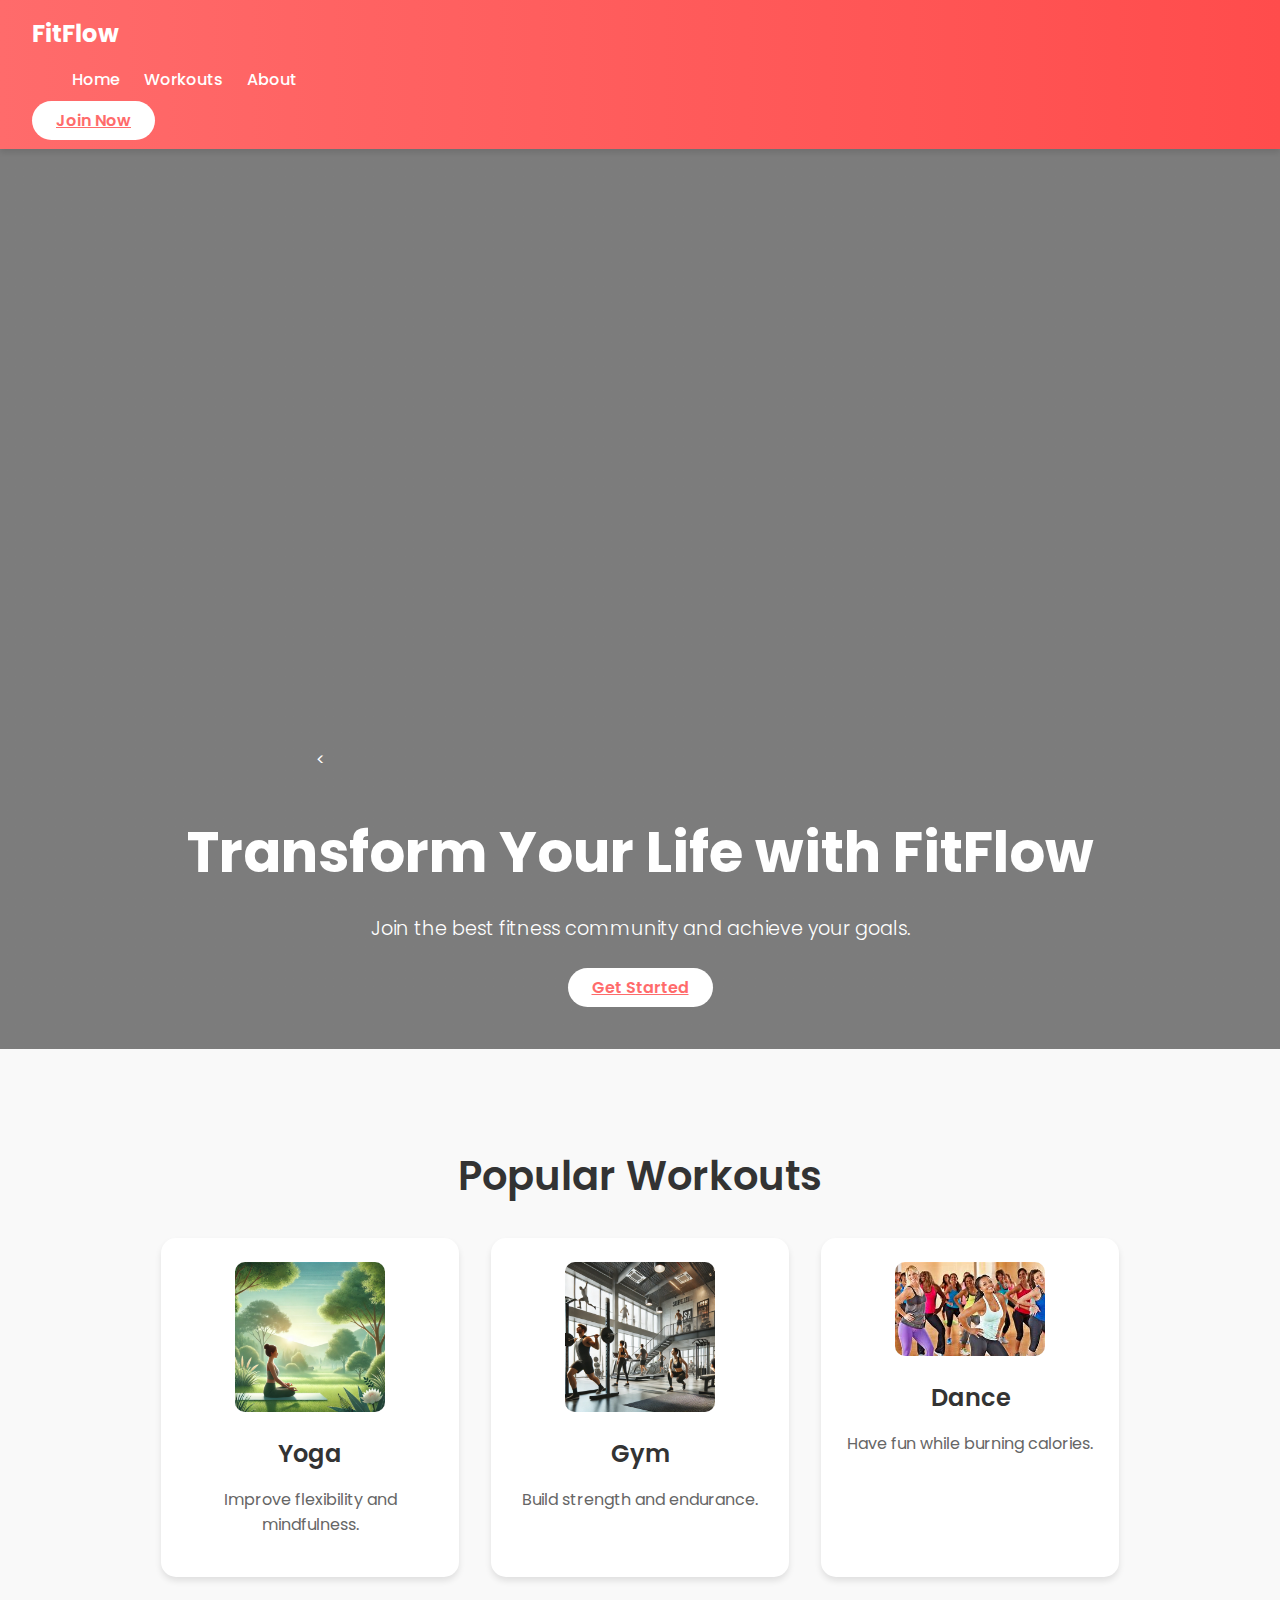
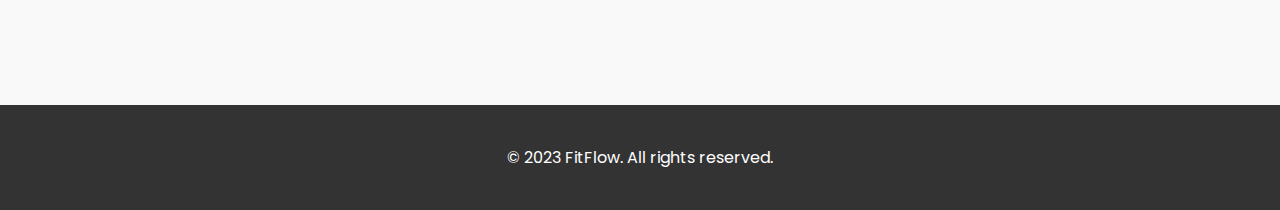
==== index.html @ c1d99956 "Update index.html" ====
<html lang="en">
<head>
  <meta charset="UTF-8">
  <meta name="viewport" content="width=device-width, initial-scale=1.0">
  <title>FitFlow</title>
  <link rel="stylesheet" href="styles.css">
  <link href="https://fonts.googleapis.com/css2?family=Poppins:wght@300;400;600;700&display=swap" rel="stylesheet">
</head>
<body>
  <header>
    <nav>
      <div class="logo">FitFlow</div>
      <ul class="nav-links">
        <li><a href="#home">Home</a></li>
        <li><a href="workouts.html">Workouts</a></li>
        <li><a href="#about">About</a></li>
      </ul>
      <a href="membership.html" class="cta-button">Join Now</a>
    </nav>
  </header>

  <section id="home" class="hero">
    <div class="hero-content">
      <<iframe title="vimeo-player" src="https://player.vimeo.com/video/1065376887?h=e64753e412" width="640" height="360" frameborder="0"    allowfullscreen></iframe>
      <h1>Transform Your Life with FitFlow</h1>
      <p>Join the best fitness community and achieve your goals.</p>
      <a href="membership.html" class="cta-button">Get Started</a>
    </div>
  </section>

  <section id="workouts" class="workouts">
    <h2>Popular Workouts</h2>
    <div class="workout-cards">
      <div class="card">
        <img src="yoga.webp" alt="Yoga">
        <h3>Yoga</h3>
        <p>Improve flexibility and mindfulness.</p>
      </div>
      <div class="card">
        <img src="gym.webp" alt="Gym">
        <h3>Gym</h3>
        <p>Build strength and endurance.</p>
      </div>
      <div class="card">
        <img src="dance.jpg" alt="Dance">
        <h3>Dance</h3>
        <p>Have fun while burning calories.</p>
      </div>
    </div>
  </section>

  <footer id="about">
    <p>&copy; 2023 FitFlow. All rights reserved.</p>
  </footer>

  <script src="script.js"></script>
</body>
</html>
---- styles.css ----
/* General Styles */
body {
    font-family: 'Poppins', sans-serif;
    margin: 0;
    padding: 0;
    box-sizing: border-box;
    background-color: #f9f9f9;
    color: #333;
  }
  
  header {
    background: linear-gradient(90deg, #ff6b6b, #ff4c4c);
    color: white;
    padding: 1rem 2rem;
    display: flex;
    justify-content: space-between;
    align-items: center;
    box-shadow: 0 4px 6px rgba(0, 0, 0, 0.1);
  }
  
  nav .logo {
    font-size: 1.5rem;
    font-weight: bold;
  }
  
  nav .nav-links {
    list-style: none;
    display: flex;
    gap: 1.5rem;
  }
  
  nav .nav-links a {
    color: white;
    text-decoration: none;
    font-weight: 500;
    transition: color 0.3s ease;
  }
  
  nav .nav-links a:hover {
    color: #ffdd59;
  }
  
  .cta-button {
    background-color: white;
    color: #ff6b6b;
    border: none;
    padding: 0.5rem 1.5rem;
    cursor: pointer;
    border-radius: 25px;
    font-weight: 600;
    transition: background-color 0.3s ease, color 0.3s ease;
  }
  
  .cta-button:hover {
    background-color: #ffdd59;
    color: #333;
  }
  
  /* Hero Section */
.hero {
  position: relative;
  background: linear-gradient(rgba(0, 0, 0, 0.5), rgba(0, 0, 0, 0.5));
  background-size: cover;
  background-position: center;
  color: white;
  text-align: center;
  overflow: hidden; /* Ensure the video doesn't overflow */
  height: 100%; /* Make the hero section full viewport height */
  display: flex;
  align-items: center;
  justify-content: center;
}

.hero video {
  position: absolute;
  top: 0;
  left: 0;
  width: 100%;
  height: 100%;
  object-fit: cover; /* Ensures the video covers the entire hero section */
  z-index: -1; /* Places the video behind the content */
}

.hero-content {
  position: absolute;
  padding-top: 40%;
  z-index: 1; /* Ensures the content is above the video */
  height: 100%;
  width: 100%;
}

.hero h1 {
  font-size: 3.5rem;
  margin-bottom: 1rem;
  font-weight: 700;
}

.hero p {
  font-size: 1.2rem;
  margin-bottom: 2rem;
  font-weight: 300;
}
  
  /* Workouts Section */
  .workouts, .live-classes {
    padding: 4rem 2rem;
    text-align: center;
  }
  
  .workouts h2, .live-classes h2 {
    font-size: 2.5rem;
    margin-bottom: 2rem;
    font-weight: 600;
  }
  
  .workout-cards, .live-class-cards {
    display: flex;
    justify-content: center;
    gap: 2rem;
    flex-wrap: wrap;
  }
  
  .card {
    background-color: white;
    padding: 1.5rem;
    border-radius: 15px;
    width: 250px;
    text-align: center;
    box-shadow: 0 4px 6px rgba(0, 0, 0, 0.1);
    transition: transform 0.3s ease, box-shadow 0.3s ease;
    overflow: hidden;
  }
  
  .card:hover {
    transform: translateY(-10px);
    box-shadow: 0 8px 12px rgba(0, 0, 0, 0.2);
  }
  
  .card img {
    border-radius: 10px;
    height: auto;
    width: 150px; 
    z-index: -1;
  }
  
  .card h3 {
    font-size: 1.5rem;
    margin-bottom: 0.5rem;
    font-weight: 600;
    z-index: 0;
  }
  
  .card p {
    font-size: 1rem;
    color: #666;
    z-index: 0;
  }
  
  /* Footer */
  footer {
    background-color: #333;
    color: white;
    text-align: center;
    padding: 1.5rem;
    margin-top: 4rem;
  }
  /* Membership Section */
.membership {
    padding: 4rem 2rem;
    text-align: center;
  }
  
  .membership h2 {
    font-size: 2.5rem;
    margin-bottom: 2rem;
    font-weight: 600;
  }
  
  .membership-cards {
    display: flex;
    justify-content: center;
    gap: 2rem;
    flex-wrap: wrap;
  }
  
  .membership .card {
    background-color: white;
    padding: 2rem;
    border-radius: 15px;
    width: 300px;
    text-align: center;
    box-shadow: 0 4px 6px rgba(0, 0, 0, 0.1);
    transition: transform 0.3s ease, box-shadow 0.3s ease;
  }
  
  .membership .card:hover {
    transform: translateY(-10px);
    box-shadow: 0 8px 12px rgba(0, 0, 0, 0.2);
  }
  
  .membership .card h3 {
    font-size: 1.75rem;
    margin-bottom: 1rem;
    font-weight: 600;
  }
  
  .membership .card .price {
    font-size: 1.5rem;
    color: #ff6b6b;
    margin-bottom: 1.5rem;
    font-weight: 700;
  }
  
  .membership .card ul {
    list-style: none;
    padding: 0;
    margin-bottom: 2rem;
  }
  
  .membership .card ul li {
    font-size: 1rem;
    color: #666;
    margin-bottom: 0.5rem;
  }
  
  .membership .card .cta-button {
    background-color: #ff6b6b;
    color: white;
    border: none;
    padding: 0.75rem 1.5rem;
    cursor: pointer;
    border-radius: 25px;
    font-weight: 600;
    transition: background-color 0.3s ease, color 0.3s ease;
  }
  
  .membership .card .cta-button:hover {
    background-color: #ff4c4c;
  }
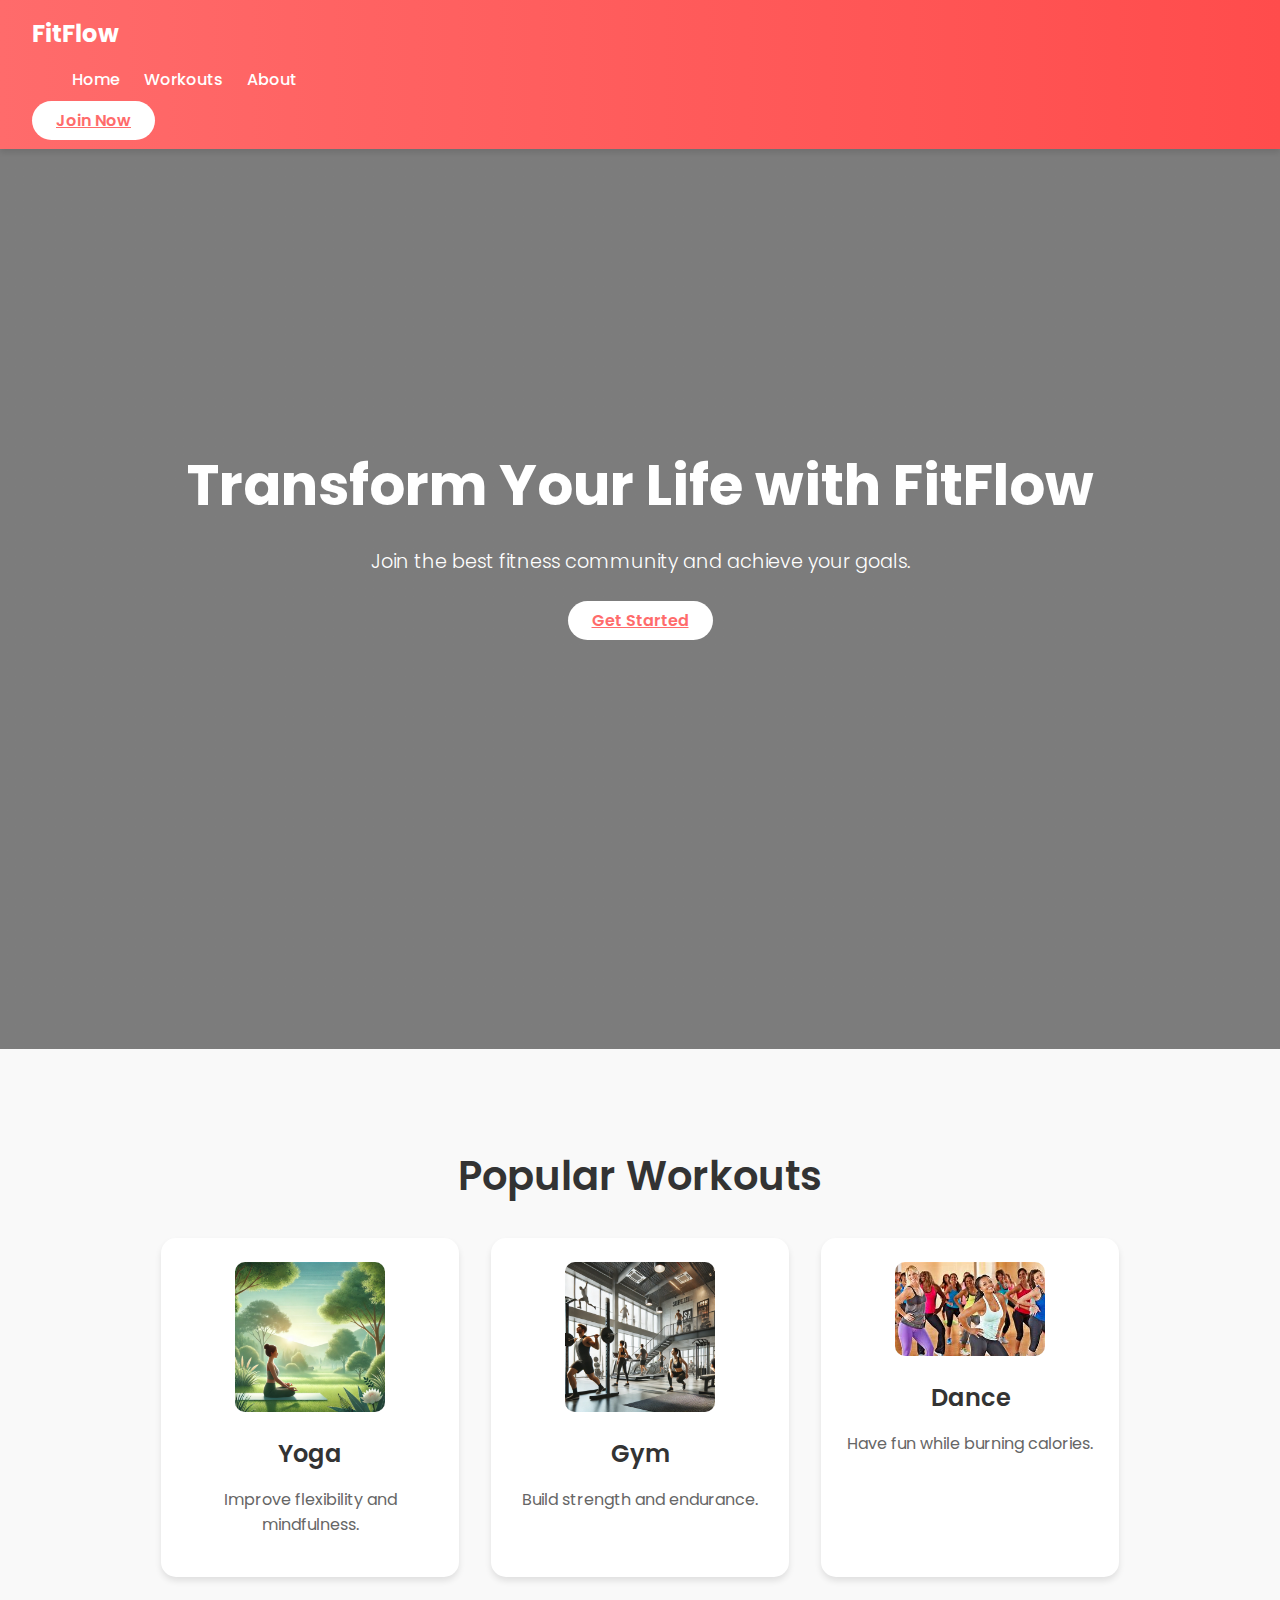
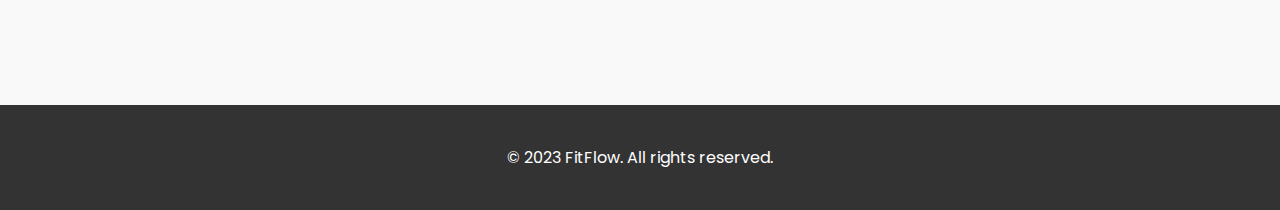
==== commit 0bb3d191: "Update index.html" ====
--- a/index.html
+++ b/index.html
@@ -21,7 +21,8 @@
 
   <section id="home" class="hero">
     <div class="hero-content">
-      <<iframe title="vimeo-player" src="https://player.vimeo.com/video/1065376887?h=e64753e412" width="640" height="360" frameborder="0"    allowfullscreen></iframe>
+
+      <video autoplay muted loop src="https://vimeo.com/1065376887/e64753e412"></video>
       <h1>Transform Your Life with FitFlow</h1>
       <p>Join the best fitness community and achieve your goals.</p>
       <a href="membership.html" class="cta-button">Get Started</a>
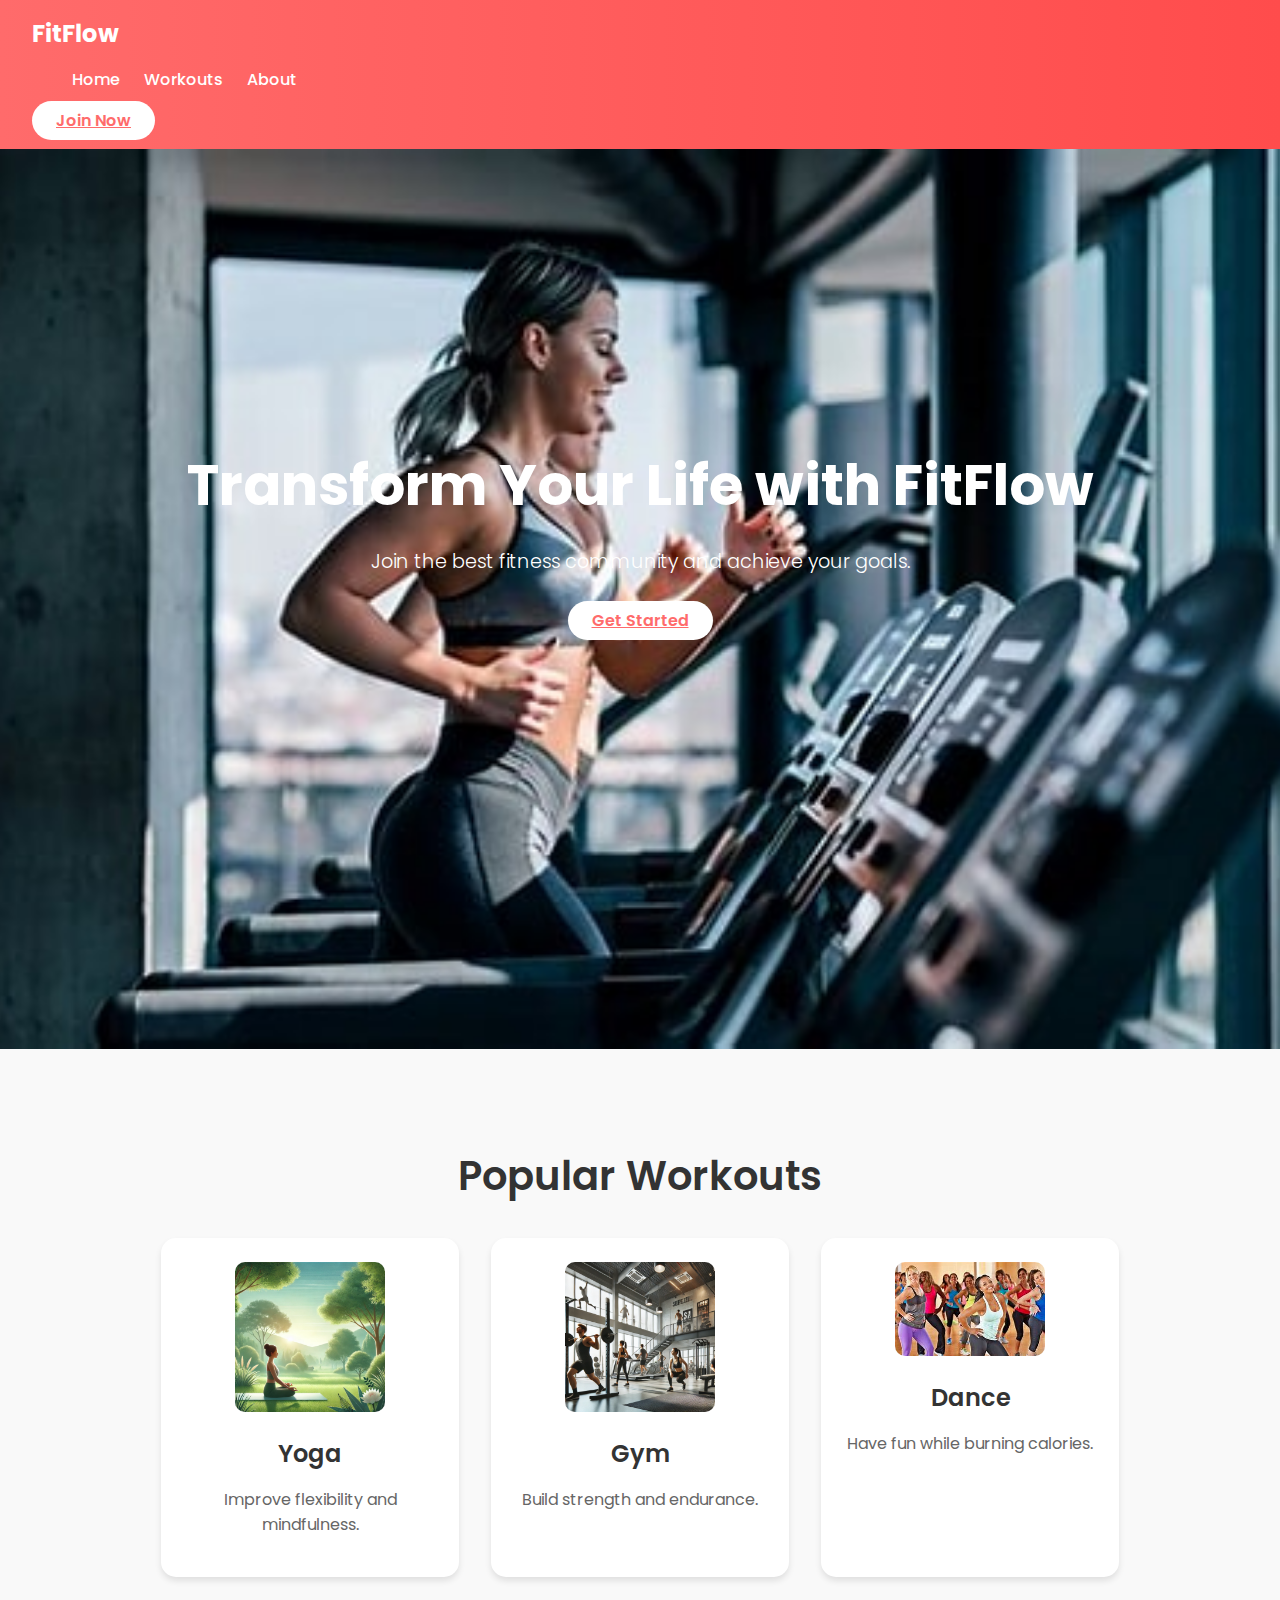
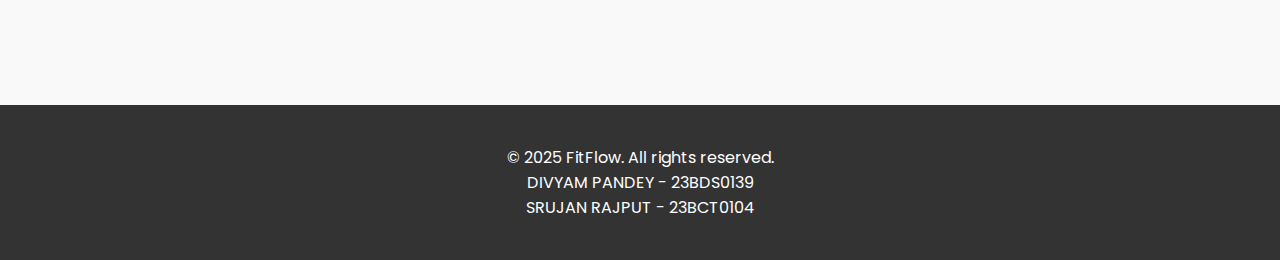
==== commit b053d112: "Update index.html" ====
--- a/index.html
+++ b/index.html
@@ -21,8 +21,7 @@
 
   <section id="home" class="hero">
     <div class="hero-content">
-
-      <video autoplay muted loop src="https://vimeo.com/1065376887/e64753e412"></video>
+      <video autoplay muted loop src="hero.mp4" ></video>
       <h1>Transform Your Life with FitFlow</h1>
       <p>Join the best fitness community and achieve your goals.</p>
       <a href="membership.html" class="cta-button">Get Started</a>
@@ -51,7 +50,7 @@
   </section>
 
   <footer id="about">
-    <p>&copy; 2023 FitFlow. All rights reserved.</p>
+    <p>&copy; 2025 FitFlow. All rights reserved. <br>DIVYAM PANDEY - 23BDS0139<br>SRUJAN RAJPUT - 23BCT0104</p>
   </footer>
 
   <script src="script.js"></script>
--- a/styles.css
+++ b/styles.css
@@ -59,7 +59,7 @@
   /* Hero Section */
 .hero {
   position: relative;
-  background: linear-gradient(rgba(0, 0, 0, 0.5), rgba(0, 0, 0, 0.5));
+  background: url(th.jpg);
   background-size: cover;
   background-position: center;
   color: white;
@@ -236,4 +236,4 @@
   
   .membership .card .cta-button:hover {
     background-color: #ff4c4c;
-  }+  }
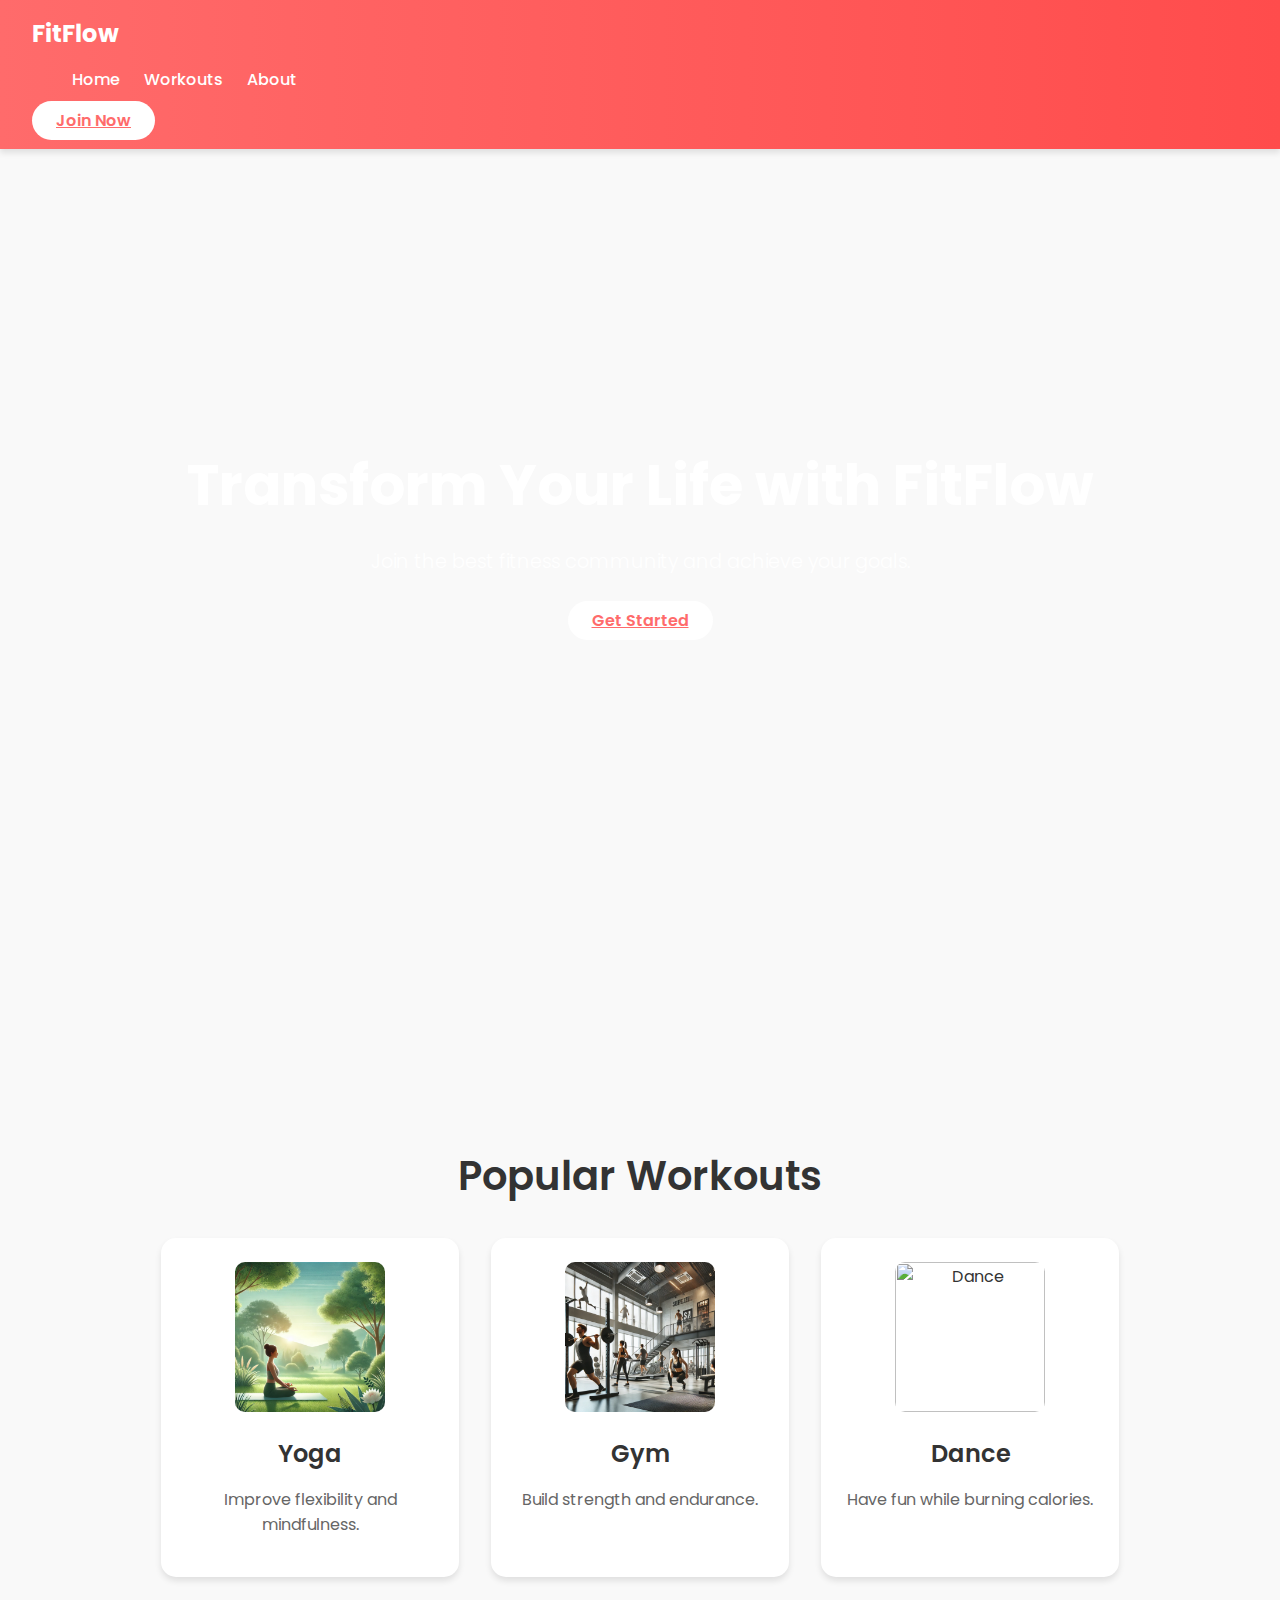
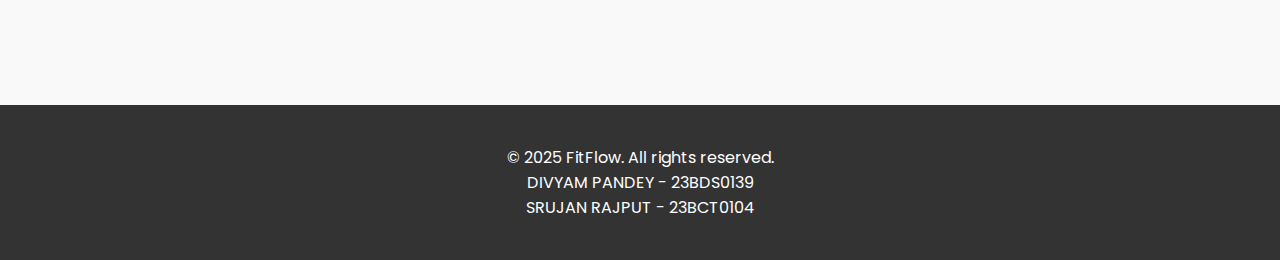
==== commit 7ba2a88b: "abcd" ====
--- a/index.html
+++ b/index.html
@@ -21,7 +21,7 @@
 
   <section id="home" class="hero">
     <div class="hero-content">
-      <video autoplay muted loop src="hero.mp4" ></video>
+      <video autoplay muted loop src="media/hero.mp4" ></video>
       <h1>Transform Your Life with FitFlow</h1>
       <p>Join the best fitness community and achieve your goals.</p>
       <a href="membership.html" class="cta-button">Get Started</a>
@@ -32,17 +32,17 @@
     <h2>Popular Workouts</h2>
     <div class="workout-cards">
       <div class="card">
-        <img src="yoga.webp" alt="Yoga">
+        <img src="media/yoga.webp" alt="Yoga">
         <h3>Yoga</h3>
         <p>Improve flexibility and mindfulness.</p>
       </div>
       <div class="card">
-        <img src="gym.webp" alt="Gym">
+        <img src="media/gym.webp" alt="Gym">
         <h3>Gym</h3>
         <p>Build strength and endurance.</p>
       </div>
       <div class="card">
-        <img src="dance.jpg" alt="Dance">
+        <img src="meida/dance.jpg" alt="Dance">
         <h3>Dance</h3>
         <p>Have fun while burning calories.</p>
       </div>
--- a/styles.css
+++ b/styles.css
@@ -59,7 +59,7 @@
   /* Hero Section */
 .hero {
   position: relative;
-  background: url(th.jpg);
+  background: linear-gradient(rgba(0, 0, 0, 0.5), rgba(0, 0, 0, 0.5)) url(th.jpg);
   background-size: cover;
   background-position: center;
   color: white;
@@ -237,3 +237,260 @@
   .membership .card .cta-button:hover {
     background-color: #ff4c4c;
   }
+
+  /* Gym Workouts Section */
+.gym-workouts {
+  padding: 2rem;
+}
+
+.exercise-category {
+  margin-bottom: 3rem;
+}
+
+.exercise-category h2 {
+  font-size: 2rem;
+  margin-bottom: 1.5rem;
+  color: #ff6b6b;
+}
+
+.exercise-card {
+  background-color: white;
+  padding: 1.5rem;
+  border-radius: 15px;
+  margin-bottom: 1.5rem;
+  box-shadow: 0 4px 6px rgba(0, 0, 0, 0.1);
+}
+
+.video-container {
+  position: relative;
+  padding-bottom: 56.25%; /* 16:9 Aspect Ratio */
+  height: 0;
+  overflow: hidden;
+  margin-bottom: 1rem;
+}
+
+.video-container iframe {
+  position: absolute;
+  top: 0;
+  left: 0;
+  width: 100%;
+  height: 100%;
+  border-radius: 10px;
+}
+
+/* BMI Calculator Section */
+.bmi-calculator {
+  padding: 2rem;
+  background-color: #fff;
+  border-radius: 15px;
+  box-shadow: 0 4px 6px rgba(0, 0, 0, 0.1);
+  margin: 2rem auto;
+  max-width: 600px;
+}
+
+.bmi-calculator h2 {
+  font-size: 2rem;
+  margin-bottom: 1rem;
+  color: #ff6b6b;
+}
+
+.bmi-calculator label {
+  display: block;
+  margin: 1rem 0 0.5rem;
+  font-weight: 600;
+}
+
+.bmi-calculator input {
+  width: 100%;
+  padding: 0.75rem;
+  border: 1px solid #ddd;
+  border-radius: 10px;
+  font-size: 1rem;
+}
+
+.bmi-calculator button {
+  margin-top: 1.5rem;
+}
+
+#bmiResult {
+  margin-top: 1.5rem;
+  font-size: 1.2rem;
+}
+
+#exerciseRecommendation {
+  margin-top: 1.5rem;
+  font-size: 1rem;
+}
+
+#exerciseRecommendation ul {
+  list-style-type: disc;
+  padding-left: 1.5rem;
+}
+
+#exerciseRecommendation ul li {
+  margin-bottom: 0.5rem;
+}
+
+/* BMI Modal (Gatekeeper) */
+.bmi-modal {
+  display: none; /* Hidden by default */
+  position: fixed;
+  top: 0;
+  left: 0;
+  width: 100%;
+  height: 100%;
+  background-color: rgba(0, 0, 0, 0.8);
+  z-index: 1000;
+  justify-content: center;
+  align-items: center;
+}
+
+.bmi-modal-content {
+  background-color: #fff;
+  padding: 2rem;
+  border-radius: 15px;
+  max-width: 500px;
+  width: 90%;
+  text-align: center;
+  box-shadow: 0 4px 6px rgba(0, 0, 0, 0.1);
+}
+
+.bmi-modal-content h2 {
+  font-size: 2rem;
+  margin-bottom: 1rem;
+  color: #ff6b6b;
+}
+
+.bmi-modal-content p {
+  font-size: 1rem;
+  margin-bottom: 1.5rem;
+}
+
+.bmi-modal-content button {
+  margin-top: 1rem;
+}
+/* Main Content Layout */
+.main-content {
+  display: flex;
+  gap: 2rem;
+  padding: 2rem;
+}
+
+/* Recommended Exercises Menu (Left Side) */
+#recommendedMenu {
+  width: 250px;
+  position: sticky;
+  top: 1rem;
+  align-self: flex-start;
+  background-color: #fff;
+  padding: 1.5rem;
+  border-radius: 15px;
+  box-shadow: 0 4px 6px rgba(0, 0, 0, 0.1);
+}
+
+#recommendedMenu h2 {
+  font-size: 1.5rem;
+  margin-bottom: 1rem;
+  color: #ff6b6b;
+}
+
+#recommendedList {
+  list-style-type: none;
+  padding: 0;
+}
+
+#recommendedList li {
+  margin-bottom: 0.75rem;
+  font-size: 1rem;
+  color: #333;
+}
+
+/* Gym Workouts Section */
+.gym-workouts {
+  flex: 1;
+}
+
+/* Schedule Generator */
+.schedule-generator {
+  padding: 2rem;
+  background-color: #fff;
+  border-radius: 15px;
+  box-shadow: 0 4px 6px rgba(0, 0, 0, 0.1);
+  margin: 2rem auto;
+  max-width: 600px;
+}
+
+.schedule-generator h2 {
+  font-size: 2rem;
+  margin-bottom: 1rem;
+  color: #ff6b6b;
+}
+
+.schedule-generator .form-group {
+  margin-bottom: 1.5rem;
+}
+
+.schedule-generator label {
+  display: block;
+  margin-bottom: 0.5rem;
+  font-weight: 600;
+}
+
+.schedule-generator select,
+.schedule-generator input[type="time"] {
+  width: 100%;
+  padding: 0.75rem;
+  border: 1px solid #ddd;
+  border-radius: 10px;
+  font-size: 1rem;
+}
+
+/* Workout Schedule */
+.workout-schedule {
+  padding: 2rem;
+  background-color: #fff;
+  border-radius: 15px;
+  box-shadow: 0 4px 6px rgba(0, 0, 0, 0.1);
+  margin: 2rem auto;
+  max-width: 800px;
+}
+
+.workout-schedule h2 {
+  font-size: 2rem;
+  margin-bottom: 1rem;
+  color: #ff6b6b;
+}
+
+.workout-schedule table {
+  width: 100%;
+  border-collapse: collapse;
+  margin-top: 1.5rem;
+}
+
+.workout-schedule th,
+.workout-schedule td {
+  padding: 1rem;
+  text-align: left;
+  border-bottom: 1px solid #ddd;
+}
+
+.workout-schedule th {
+  background-color: #f9f9f9;
+  font-weight: 600;
+}
+
+.cta-button-schedule{
+  background-color: aqua;
+  color: #ff6b6b;
+  border: none;
+  padding: 0.5rem 1.5rem;
+  cursor: pointer;
+  border-radius: 25px;
+  font-weight: 600;
+  transition: background-color 0.3s ease, color 0.3s ease;
+}
+
+.cta-button-schedule:hover {
+  background-color: #ffdd59;
+  color: #333;
+}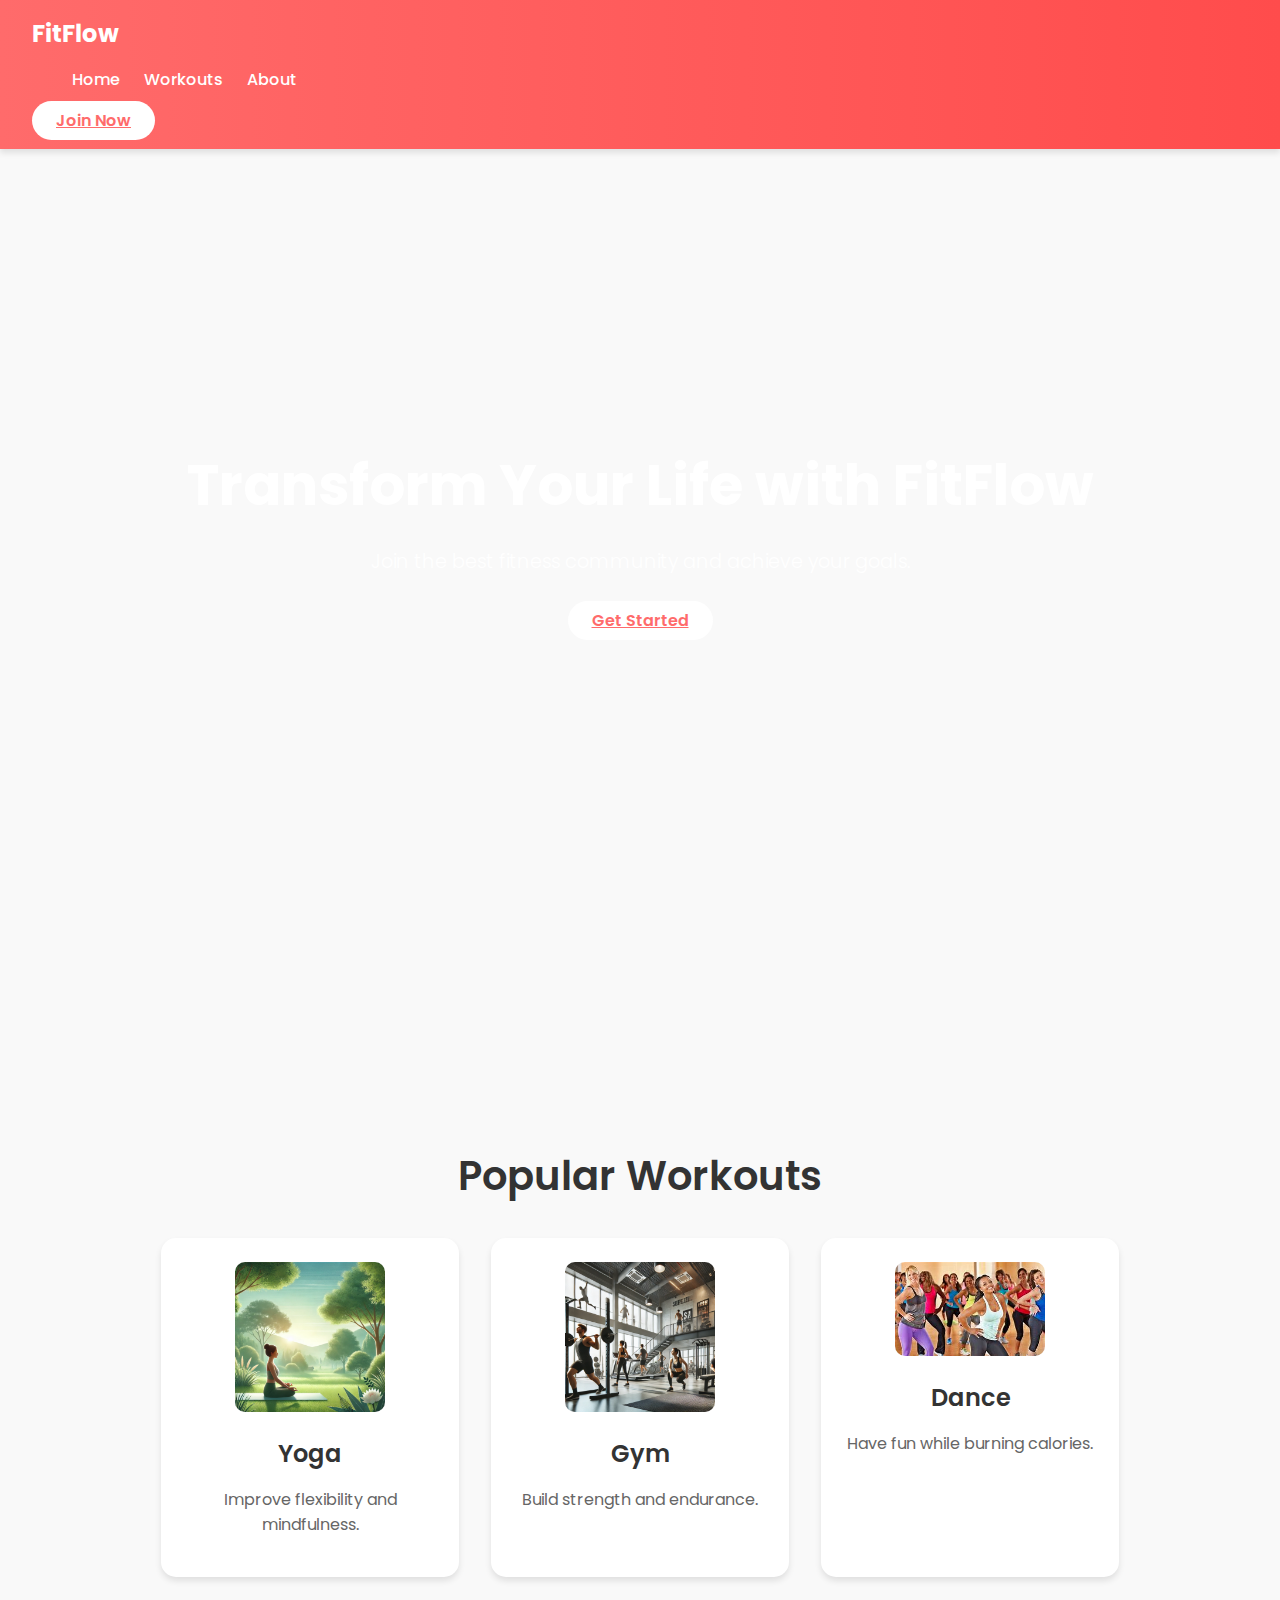
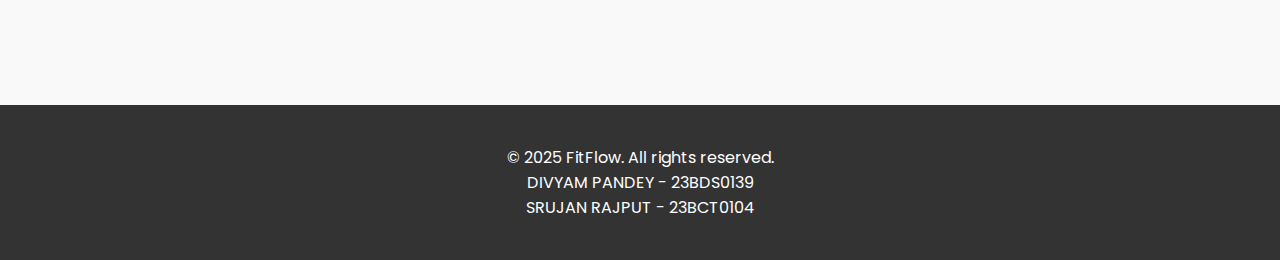
==== commit 75d927f3: "fixed index" ====
--- a/index.html
+++ b/index.html
@@ -42,7 +42,7 @@
         <p>Build strength and endurance.</p>
       </div>
       <div class="card">
-        <img src="meida/dance.jpg" alt="Dance">
+        <img src="media/dance.jpg" alt="Dance">
         <h3>Dance</h3>
         <p>Have fun while burning calories.</p>
       </div>
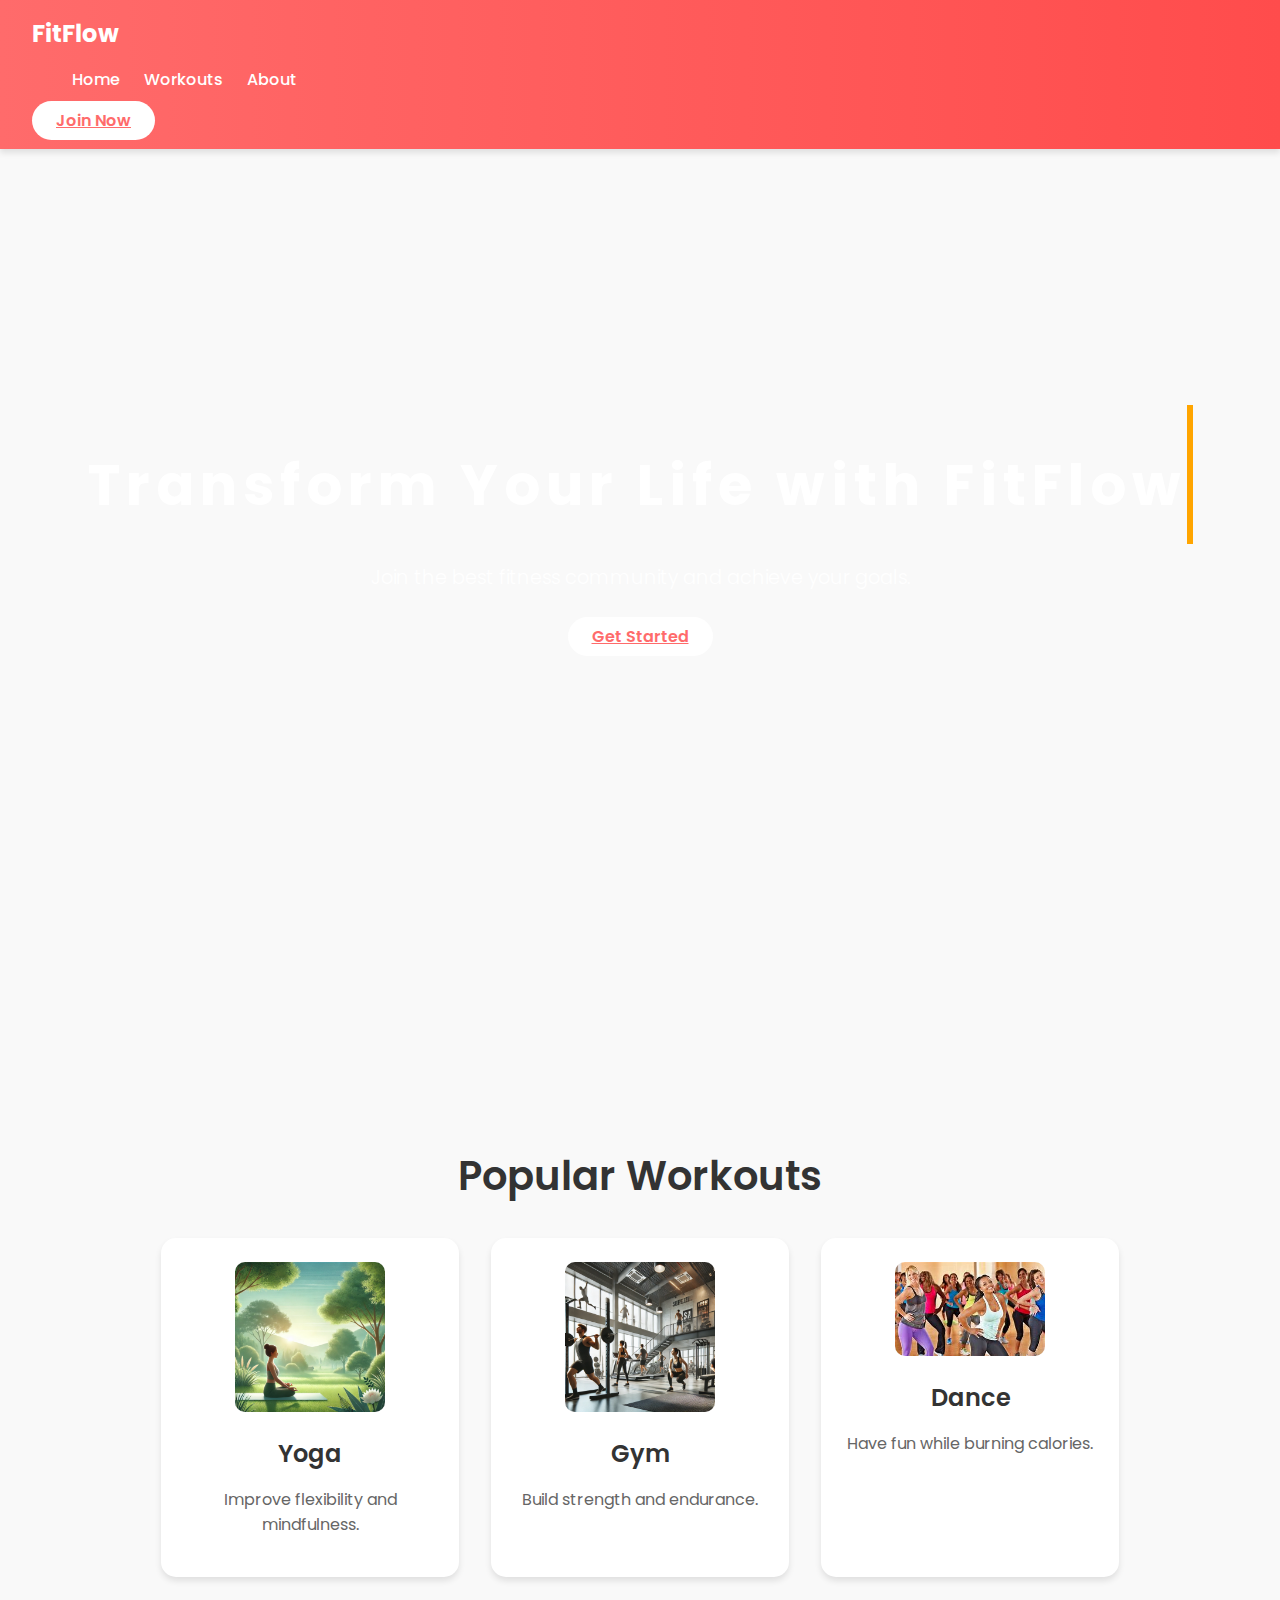
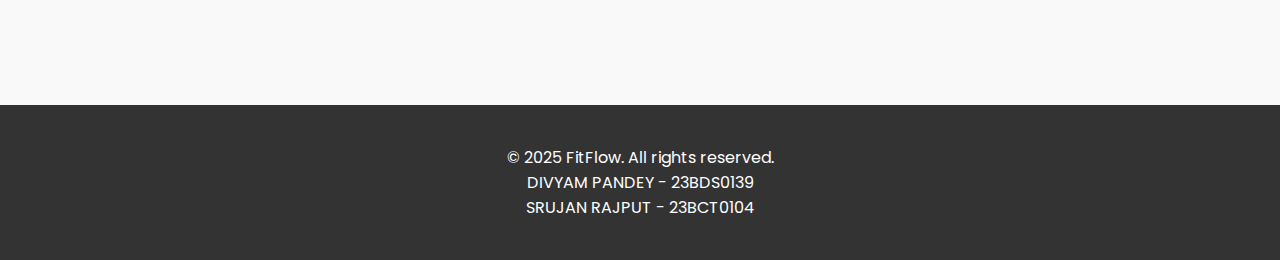
==== commit a58e0c7d: "added dance.html and made cosmetic changes to website" ====
--- a/index.html
+++ b/index.html
@@ -19,12 +19,39 @@
     </nav>
   </header>
 
+
+  <style>
+    .typewriter{
+      display: inline-block;
+      overflow: hidden;
+      border-right: .15em solid orange;
+      white-space: nowrap;
+      margin: 0 auto;
+      letter-spacing: .15em;
+      animation: typing 3.5s steps(50, end), blink-caret .75s step-end infinite, hide-cursor 0.1s 3.5s forwards;
+      font-size: 2.5em;
+      color: white;
+      text-align: center;
+    }
+    @keyframes typing {
+      from { width: 0 }
+      to { width: 70% }
+    }
+    @keyframes blink-caret {
+      from, to { border-color: transparent }
+      50% { border-color: lightgoldenrodyellow }
+    }
+    @keyframes hide-cursor {
+      to { border-color: transparent }
+    }
+  </style>
+
   <section id="home" class="hero">
     <div class="hero-content">
       <video autoplay muted loop src="media/hero.mp4" ></video>
-      <h1>Transform Your Life with FitFlow</h1>
+      <span class="typewriter"><h1>Transform Your Life with FitFlow</h1></span>
       <p>Join the best fitness community and achieve your goals.</p>
-      <a href="membership.html" class="cta-button">Get Started</a>
+      <a href="workouts.html" class="cta-button">Get Started</a>
     </div>
   </section>
 
@@ -42,7 +69,7 @@
         <p>Build strength and endurance.</p>
       </div>
       <div class="card">
-        <img src="media/dance.jpg" alt="Dance">
+        <img src="media/dance.jpg" alt="Zumba">
         <h3>Dance</h3>
         <p>Have fun while burning calories.</p>
       </div>
--- a/styles.css
+++ b/styles.css
@@ -493,4 +493,92 @@
 .cta-button-schedule:hover {
   background-color: #ffdd59;
   color: #333;
+}
+
+
+/* Search Input */
+#searchFood {
+  width: 100%;
+  padding: 0.75rem;
+  border: 1px solid #ddd;
+  border-radius: 10px;
+  font-size: 1rem;
+  margin-bottom: 1rem;
+}
+
+
+/* Diet Planner Section */
+.diet-planner {
+  padding: 2rem;
+  background-color: #fff;
+  border-radius: 15px;
+  box-shadow: 0 4px 6px rgba(0, 0, 0, 0.1);
+  margin: 2rem auto;
+  max-width: 800px;
+}
+
+.diet-planner h2 {
+  font-size: 2rem;
+  margin-bottom: 1rem;
+  color: #ff6b6b;
+}
+
+.food-selection {
+  margin-bottom: 2rem;
+}
+
+.food-selection label {
+  display: block;
+  margin-bottom: 0.5rem;
+  font-weight: 600;
+}
+
+.food-selection select {
+  width: 100%;
+  padding: 0.75rem;
+  border: 1px solid #ddd;
+  border-radius: 10px;
+  font-size: 1rem;
+  margin-bottom: 1rem;
+}
+
+.diet-summary table {
+  width: 100%;
+  border-collapse: collapse;
+  margin-top: 1.5rem;
+}
+
+.diet-summary th,
+.diet-summary td {
+  padding: 1rem;
+  text-align: left;
+  border-bottom: 1px solid #ddd;
+}
+
+.diet-summary th {
+  background-color: #f9f9f9;
+  font-weight: 600;
+}
+
+.diet-summary button {
+  background-color: #ff6b6b;
+  color: white;
+  border: none;
+  padding: 0.5rem 1rem;
+  border-radius: 25px;
+  cursor: pointer;
+  transition: background-color 0.3s ease;
+}
+
+.diet-summary button:hover {
+  background-color: #ff4c4c;
+}
+
+#totalSummary {
+  margin-top: 1.5rem;
+  font-size: 1.1rem;
+}
+
+#totalSummary p {
+  margin-bottom: 0.5rem;
 }